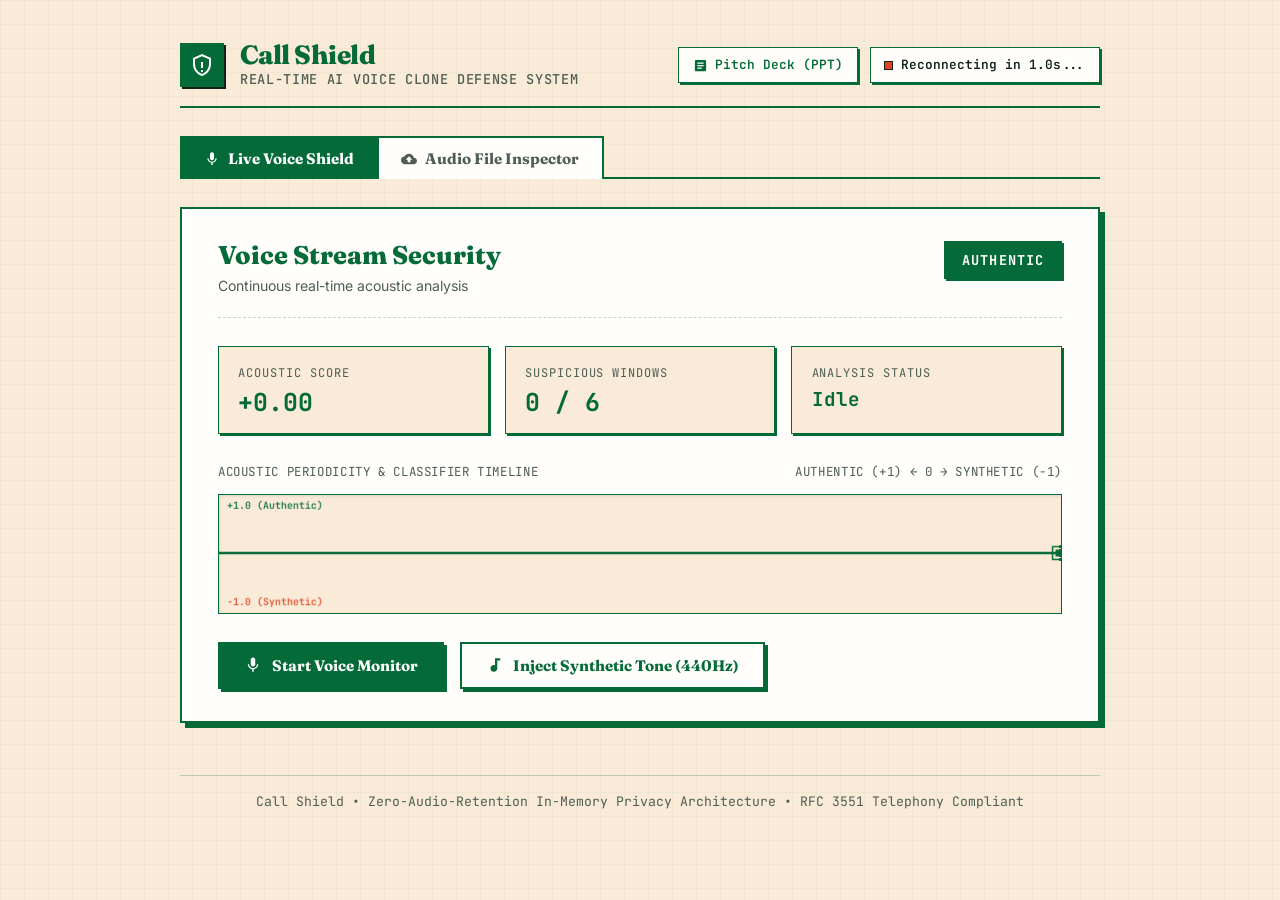
==== client/index.html @ 74fed22a "feat(client): redesign UI with human-made editorial theme, zero corner roundings, and pitch deck exp" ====
<!DOCTYPE html>
<html lang="en">
<head>
    <meta charset="UTF-8">
    <meta name="viewport" content="width=device-width, initial-scale=1.0">
    <meta name="description" content="Call Shield - Real-time synthetic-voice clone detection and scam defense dashboard. Continuous in-memory acoustic analysis with zero audio retention.">
    <title>Call Shield - Real-Time AI Voice Clone Defense</title>

    <!-- Google Fonts: Fraunces, Outfit, Inter & JetBrains Mono -->
    <link rel="preconnect" href="https://fonts.googleapis.com">
    <link rel="preconnect" href="https://fonts.gstatic.com" crossorigin>
    <link href="https://fonts.googleapis.com/css2?family=Fraunces:opsz,wght@9..144,600;9..144,700;9..144,800&family=Inter:wght@400;500;600;700&family=Outfit:wght@600;700;800&family=JetBrains+Mono:wght@500;700&display=swap" rel="stylesheet">

    <!-- Stylesheet -->
    <link rel="stylesheet" href="style.css">
</head>
<body>
    <div class="app-container">
        <!-- Top App Header -->
        <header>
            <div class="brand">
                <div class="brand-icon" aria-hidden="true">
                    <svg viewBox="0 0 24 24">
                        <path d="M12 1L3 5v6c0 5.55 3.84 10.74 9 12 5.16-1.26 9-6.45 9-12V5l-9-4zm0 2.18l7 3.12v4.7c0 4.54-3.11 8.8-7 9.9-3.89-1.1-7-5.36-7-9.9V6.3l7-3.12zm-1 5.82v6h2v-6h-2zm0 8v2h2v-2h-2z"/>
                    </svg>
                </div>
                <div class="brand-text">
                    <h1>Call Shield</h1>
                    <p>Real-Time AI Voice Clone Defense System</p>
                </div>
            </div>

            <div style="display: flex; align-items: center; gap: 0.75rem;">
                <a href="presentation.html" class="btn-deck-link" title="View & Download Presentation Pitch Deck">
                    <svg width="15" height="15" viewBox="0 0 24 24" fill="currentColor" aria-hidden="true">
                        <path d="M19 3H5c-1.1 0-2 .9-2 2v14c0 1.1.9 2 2 2h14c1.1 0 2-.9 2-2V5c0-1.1-.9-2-2-2zm-5 14H7v-2h7v2zm3-4H7v-2h10v2zm0-4H7V7h10v2z"/>
                    </svg>
                    <span>Pitch Deck (PPT)</span>
                </a>
                <div class="ws-status-badge" id="ws-badge">
                    <span class="ws-status-dot" id="ws-status-dot"></span>
                    <span id="ws-status-text">Connecting...</span>
                </div>
            </div>
        </header>

        <!-- Mandatory Alert Banner (Hidden by default; triggered on ALERT) -->
        <div class="alert-banner" id="banner-alert" role="alert" aria-live="assertive">
            <div class="alert-banner-content">
                <div class="alert-banner-icon" aria-hidden="true">
                    <svg viewBox="0 0 24 24">
                        <path d="M12 2L1 21h22L12 2zm0 3.99L19.53 19H4.47L12 5.99zM11 10v4h2v-4h-2zm0 6v2h2v-2h-2z"/>
                    </svg>
                </div>
                <div class="alert-banner-text" id="alert-banner-message">
                    This voice may be AI-generated. Hang up and call back on a number you know.
                </div>
            </div>
            <button class="btn-dismiss" id="btn-dismiss-alert" type="button" aria-label="Dismiss alert banner">
                Dismiss
            </button>
        </div>

        <!-- Navigation Mode Tabs -->
        <nav class="nav-tabs" aria-label="Detection Mode Selection">
            <button class="nav-tab active" id="tab-btn-live" type="button" aria-selected="true">
                <svg width="18" height="18" viewBox="0 0 24 24" fill="currentColor" aria-hidden="true">
                    <path d="M12 14c1.66 0 3-1.34 3-3V5c0-1.66-1.34-3-3-3S9 3.34 9 5v6c0 1.66 1.34 3 3 3zm5.3-3c0 3-2.54 5.1-5.3 5.1S6.7 14 6.7 11H5c0 3.41 2.72 6.23 6 6.72V21h2v-3.28c3.28-.48 6-3.3 6-6.72h-1.7z"/>
                </svg>
                <span>Live Voice Shield</span>
            </button>
            <button class="nav-tab" id="tab-btn-upload" type="button" aria-selected="false">
                <svg width="18" height="18" viewBox="0 0 24 24" fill="currentColor" aria-hidden="true">
                    <path d="M19.35 10.04C18.67 6.59 15.64 4 12 4 9.11 4 6.6 5.64 5.35 8.04 2.34 8.36 0 10.91 0 14c0 3.31 2.69 6 6 6h13c2.76 0 5-2.24 5-5 0-2.64-2.05-4.78-4.65-4.96zM14 13v4h-4v-4H7l5-5 5 5h-3z"/>
                </svg>
                <span>Audio File Inspector</span>
            </button>
        </nav>

        <!-- PANEL 1: Live Voice Shield (Real-Time Mic Stream) -->
        <div id="panel-live" class="tab-panel active">
            <main class="glass-card" id="status-card">
                <div class="monitor-header">
                    <div class="monitor-title">
                        <h2 id="monitor-heading">Voice Stream Security</h2>
                        <p id="monitor-subtext">Continuous real-time acoustic analysis</p>
                    </div>
                    <div class="level-chip level-OK" id="level-chip">
                        <span id="chip-level">AUTHENTIC</span>
                    </div>
                </div>

                <!-- Telemetry Metrics Grid -->
                <section class="telemetry-grid" aria-label="Acoustic Telemetry Metrics">
                    <div class="telemetry-item">
                        <span class="telemetry-label">Acoustic Score</span>
                        <span class="telemetry-value" id="telemetry-score">+0.00</span>
                    </div>
                    <div class="telemetry-item">
                        <span class="telemetry-label">Suspicious Windows</span>
                        <span class="telemetry-value" id="telemetry-flagged">0 / 6</span>
                    </div>
                    <div class="telemetry-item">
                        <span class="telemetry-label">Analysis Status</span>
                        <span class="telemetry-value" id="telemetry-status" style="font-size: 1.2rem;">Idle</span>
                    </div>
                </section>

                <!-- Sparkline Canvas Visualizer -->
                <section class="visualizer-section" aria-label="Timeline Visualizer">
                    <div class="visualizer-header">
                        <span>Acoustic Periodicity & Classifier Timeline</span>
                        <span id="visualizer-legend">Authentic (+1) &larr; 0 &rarr; Synthetic (-1)</span>
                    </div>
                    <canvas id="sparkline-canvas" width="800" height="120" aria-label="Rolling acoustic score sparkline chart"></canvas>
                </section>

                <!-- Controls Bar -->
                <div class="controls-bar">
                    <button class="btn btn-primary" id="btn-mic-toggle" type="button">
                        <svg width="18" height="18" viewBox="0 0 24 24" fill="currentColor" aria-hidden="true">
                            <path d="M12 14c1.66 0 3-1.34 3-3V5c0-1.66-1.34-3-3-3S9 3.34 9 5v6c0 1.66 1.34 3 3 3zm5.3-3c0 3-2.54 5.1-5.3 5.1S6.7 14 6.7 11H5c0 3.41 2.72 6.23 6 6.72V21h2v-3.28c3.28-.48 6-3.3 6-6.72h-1.7z"/>
                        </svg>
                        <span id="btn-mic-label">Start Voice Monitor</span>
                    </button>

                    <button class="btn btn-secondary" id="btn-test-tone" type="button">
                        <svg width="18" height="18" viewBox="0 0 24 24" fill="currentColor" aria-hidden="true">
                            <path d="M12 3v9.28c-.47-.17-.97-.28-1.5-.28C8.01 12 6 14.01 6 16.5S8.01 21 10.5 21c2.31 0 4.2-1.75 4.45-4H15V6h4V3h-7z"/>
                        </svg>
                        <span id="btn-tone-label">Inject Synthetic Tone (440Hz)</span>
                    </button>
                </div>
            </main>
        </div>

        <!-- PANEL 2: Audio File Inspector (Upload & Forensics) -->
        <div id="panel-upload" class="tab-panel" style="display: none;">
            <main class="glass-card" id="upload-card">
                <div class="monitor-header">
                    <div class="monitor-title">
                        <h2>Audio Forensic Inspector</h2>
                        <p>Analyze uploaded phone calls, voicemails, or audio recordings for synthetic speech</p>
                    </div>
                    <div class="level-chip level-OK" id="upload-level-chip" style="display: none;">
                        <span id="upload-chip-level">AUTHENTIC</span>
                    </div>
                </div>

                <!-- Drag & Drop Zone -->
                <div class="upload-dropzone" id="dropzone" tabindex="0" role="button" aria-label="Drag and drop audio file here or press enter to browse">
                    <input type="file" id="audio-file-input" accept="audio/*,.wav,.mp3,.m4a,.ogg,.flac" style="display: none;">
                    <div class="dropzone-icon" aria-hidden="true">
                        <svg viewBox="0 0 24 24">
                            <path d="M19.35 10.04C18.67 6.59 15.64 4 12 4 9.11 4 6.6 5.64 5.35 8.04 2.34 8.36 0 10.91 0 14c0 3.31 2.69 6 6 6h13c2.76 0 5-2.24 5-5 0-2.64-2.05-4.78-4.65-4.96zM14 13v4h-4v-4H7l5-5 5 5h-3z"/>
                        </svg>
                    </div>
                    <div class="dropzone-text">
                        <h3>Drop audio recording here, or <span class="highlight-link">browse files</span></h3>
                        <p>Supports WAV, MP3, M4A, OGG, FLAC (Max 25 MB &bull; In-Memory Only)</p>
                    </div>

                    <!-- Instant Test Presets -->
                    <div class="preset-chips-container" (click)="$event.stopPropagation()">
                        <span class="preset-label">Quick Demo Clips:</span>
                        <div class="preset-chips">
                            <button class="btn-preset" id="btn-preset-authentic" type="button" title="Test authentic natural speech sample">
                                🟢 Authentic Voice
                            </button>
                            <button class="btn-preset" id="btn-preset-mixed" type="button" title="Test call transitioning from authentic to clone">
                                ⚠️ Mixed Phone Call
                            </button>
                            <button class="btn-preset" id="btn-preset-clone" type="button" title="Test synthesized voice clone">
                                🚨 AI Voice Clone
                            </button>
                        </div>
                    </div>
                </div>

                <!-- Processing Spinner & Progress -->
                <div class="upload-processing" id="upload-processing" style="display: none;">
                    <div class="spinner"></div>
                    <div class="processing-text">
                        <h4 id="processing-step">Analyzing acoustic spectral dynamics...</h4>
                        <p>Segmenting audio into 4-second sliding windows with 1-second hops</p>
                    </div>
                </div>

                <!-- Results & Analysis Dashboard (Populated dynamically) -->
                <div class="analysis-results" id="analysis-results" style="display: none;">
                    <!-- File Metadata Bar & Audio Player -->
                    <div class="audio-player-card">
                        <div class="file-meta">
                            <div class="file-name" id="file-name-display">sample.wav</div>
                            <div class="file-specs" id="file-specs-display">0:00 &bull; 16 kHz &bull; Mono</div>
                        </div>
                        <audio id="audio-player" controls preload="metadata"></audio>
                    </div>

                    <!-- Overall Verdict Card -->
                    <div class="verdict-banner" id="verdict-banner">
                        <div class="verdict-badge" id="verdict-badge">AUTHENTIC</div>
                        <div class="verdict-info">
                            <h3 id="verdict-title">VERDICT: AUTHENTIC NATURAL SPEECH</h3>
                            <p id="verdict-desc">Acoustic dynamics and harmonic structures match authentic natural human voice.</p>
                        </div>
                    </div>

                    <!-- Metrics Grid -->
                    <div class="telemetry-grid">
                        <div class="telemetry-item">
                            <span class="telemetry-label">Mean Classifier Score</span>
                            <span class="telemetry-value" id="upload-avg-score">+0.85</span>
                        </div>
                        <div class="telemetry-item">
                            <span class="telemetry-label">Lowest Window Score</span>
                            <span class="telemetry-value" id="upload-min-score">+0.72</span>
                        </div>
                        <div class="telemetry-item">
                            <span class="telemetry-label">Alert Segments</span>
                            <span class="telemetry-value" id="upload-alert-count">0 Windows</span>
                        </div>
                        <div class="telemetry-item">
                            <span class="telemetry-label">First Anomaly Detected</span>
                            <span class="telemetry-value" id="upload-peak-time">None</span>
                        </div>
                    </div>

                    <!-- Interactive Timeline Bar Chart Section -->
                    <section class="visualizer-section">
                        <div class="visualizer-header">
                            <span>Window-by-Window Threat Progression (Click bar to seek audio)</span>
                            <span class="timeline-legend">
                                <span class="legend-dot dot-ok"></span> Authentic
                                <span class="legend-dot dot-warn"></span> Warning
                                <span class="legend-dot dot-alert"></span> Alert
                            </span>
                        </div>
                        <div class="timeline-bar-track" id="timeline-bar-track" role="region" aria-label="Audio timeline risk graph">
                            <!-- Injected dynamically -->
                        </div>
                    </section>

                    <!-- Expandable Window Diagnostics Table -->
                    <details class="diagnostics-details">
                        <summary>View Window-by-Window Diagnostic Table (<span id="table-window-count">0</span> windows)</summary>
                        <div class="table-container">
                            <table class="diagnostics-table">
                                <thead>
                                    <tr>
                                        <th>Window (s)</th>
                                        <th>Threat Level</th>
                                        <th>Acoustic Score</th>
                                        <th>Status Flag</th>
                                    </tr>
                                </thead>
                                <tbody id="diagnostics-table-body">
                                    <!-- Injected dynamically -->
                                </tbody>
                            </table>
                        </div>
                    </details>
                </div>
            </main>
        </div>

        <!-- Privacy & Compliance Footer -->
        <footer>
            <p>
                Call Shield &bull; Zero-Audio-Retention In-Memory Privacy Architecture &bull; RFC 3551 Telephony Compliant
            </p>
        </footer>
    </div>

    <!-- Application Script (ES Module) -->
    <script type="module" src="app.js"></script>
</body>
</html>
---- client/style.css ----
/* ==========================================================================
   Call Shield - Human-Crafted Editorial & Forensic Design System
   Palette: Warm Parchment (#f9ebd7), Heritage Forest Green (#046a38),
            Vermilion Flame (#e34222), Ochre (#c97702), Deep Ink (#112317)
   Rules: STRICT ZERO ROUNDED CORNERS (border-radius: 0 everywhere)
   ========================================================================== */

:root {
    /* Palette Tokens */
    --bg-parchment: #f9ebd7;
    --bg-paper: #fffefb;
    --bg-subtle: #f1dfc5;

    --color-green: #046a38;
    --color-green-light: rgba(4, 106, 56, 0.08);
    --color-green-tint: rgba(4, 106, 56, 0.15);

    --color-red: #e34222;
    --color-red-light: rgba(227, 66, 34, 0.08);
    --color-red-tint: rgba(227, 66, 34, 0.18);

    --color-ochre: #c97702;
    --color-ochre-light: rgba(201, 119, 2, 0.1);

    /* Status Aliases */
    --color-ok: var(--color-green);
    --color-alert: var(--color-red);
    --color-warn: var(--color-ochre);

    /* Text & Inks */
    --text-ink: #112317;
    --text-muted: #4e5e53;
    --text-subtle: #7a8a7f;
    --border-ink: #046a38;
    --border-subtle: rgba(4, 106, 56, 0.25);

    /* Typography */
    --font-heading: 'Fraunces', Georgia, serif;
    --font-sans: 'Inter', -apple-system, BlinkMacSystemFont, sans-serif;
    --font-mono: 'JetBrains Mono', 'Courier New', monospace;

    /* Shadow Accents (Tactile Offset Brutalist / Humanist) */
    --shadow-solid: 3px 3px 0 #046a38;
    --shadow-solid-lg: 5px 5px 0 #046a38;
    --shadow-alert: 3px 3px 0 #e34222;
}

/* STRICT RULE: Zero Rounded Corners on Everything */
*,
*::before,
*::after {
    box-sizing: border-box;
    margin: 0;
    padding: 0;
    border-radius: 0 !important;
}

body {
    background-color: var(--bg-parchment);
    background-image: 
        linear-gradient(rgba(4, 106, 56, 0.035) 1px, transparent 1px),
        linear-gradient(90deg, rgba(4, 106, 56, 0.035) 1px, transparent 1px);
    background-size: 24px 24px;
    background-attachment: fixed;
    color: var(--text-ink);
    font-family: var(--font-sans);
    line-height: 1.55;
    min-height: 100vh;
    display: flex;
    flex-direction: column;
    align-items: center;
    padding: 2.5rem 1.5rem 4rem;
    overflow-x: hidden;
}

/* ==========================================================================
   Layout Container
   ========================================================================== */

.app-container {
    width: 100%;
    max-width: 920px;
    display: flex;
    flex-direction: column;
    gap: 1.75rem;
}

/* ==========================================================================
   Header & Brand Banner
   ========================================================================== */

header {
    display: flex;
    justify-content: space-between;
    align-items: center;
    padding-bottom: 1rem;
    border-bottom: 2px solid var(--border-ink);
    flex-wrap: wrap;
    gap: 1rem;
}

.brand {
    display: flex;
    align-items: center;
    gap: 1rem;
}

.brand-icon {
    width: 44px;
    height: 44px;
    background: var(--color-green);
    border: 2px solid var(--border-ink);
    box-shadow: 2px 2px 0 var(--text-ink);
    display: flex;
    align-items: center;
    justify-content: center;
}

.brand-icon svg {
    width: 24px;
    height: 24px;
    fill: #ffffff;
}

.brand-text h1 {
    font-family: var(--font-heading);
    font-size: 1.65rem;
    font-weight: 800;
    letter-spacing: -0.02em;
    color: var(--color-green);
    line-height: 1.1;
}

.brand-text p {
    font-size: 0.85rem;
    color: var(--text-muted);
    font-weight: 500;
    text-transform: uppercase;
    letter-spacing: 0.05em;
    font-family: var(--font-mono);
}

.btn-deck-link {
    background: var(--bg-paper);
    border: 1.5px solid var(--border-ink);
    color: var(--color-green);
    padding: 0.45rem 0.85rem;
    font-family: var(--font-mono);
    font-size: 0.8rem;
    font-weight: 600;
    display: flex;
    align-items: center;
    gap: 0.45rem;
    text-decoration: none;
    box-shadow: 2px 2px 0 var(--border-ink);
    transition: all 0.15s ease;
}

.btn-deck-link:hover {
    background: var(--color-green);
    color: #ffffff;
    transform: translate(-1px, -1px);
    box-shadow: 3px 3px 0 var(--text-ink);
}

.ws-status-badge {
    display: flex;
    align-items: center;
    gap: 0.5rem;
    background: var(--bg-paper);
    border: 1.5px solid var(--border-ink);
    padding: 0.45rem 0.85rem;
    font-family: var(--font-mono);
    font-size: 0.8rem;
    font-weight: 600;
    box-shadow: 2px 2px 0 var(--border-ink);
    color: var(--text-ink);
}

.ws-status-dot {
    width: 9px;
    height: 9px;
    background: #94a3b8;
    border: 1px solid var(--text-ink);
}

.ws-status-dot.connected {
    background: var(--color-green);
    box-shadow: 0 0 6px rgba(4, 106, 56, 0.6);
}

.ws-status-dot.disconnected {
    background: var(--color-red);
}

/* ==========================================================================
   Alert Banner (Urgent Human Warning)
   ========================================================================== */

.alert-banner {
    display: none;
    background: var(--color-red);
    border: 2px solid var(--text-ink);
    box-shadow: var(--shadow-solid);
    color: #ffffff;
    padding: 1rem 1.25rem;
    justify-content: space-between;
    align-items: center;
    gap: 1rem;
    animation: alertStrobe 0.8s ease-in-out infinite alternate;
}

.alert-banner.active {
    display: flex;
}

@keyframes alertStrobe {
    from {
        border-color: #112317;
    }
    to {
        border-color: #ffffff;
    }
}

.alert-banner-content {
    display: flex;
    align-items: center;
    gap: 0.85rem;
}

.alert-banner-icon svg {
    width: 26px;
    height: 26px;
    fill: #ffffff;
}

.alert-banner-text {
    font-family: var(--font-heading);
    font-size: 1.05rem;
    font-weight: 700;
    letter-spacing: -0.01em;
}

.btn-dismiss {
    background: #ffffff;
    color: var(--color-red);
    border: 1.5px solid var(--text-ink);
    padding: 0.35rem 0.8rem;
    font-family: var(--font-mono);
    font-weight: 700;
    font-size: 0.75rem;
    text-transform: uppercase;
    cursor: pointer;
    box-shadow: 2px 2px 0 #112317;
}

.btn-dismiss:hover {
    background: var(--text-ink);
    color: #ffffff;
}

/* ==========================================================================
   Navigation Mode Tabs
   ========================================================================== */

.nav-tabs {
    display: flex;
    gap: 0;
    background: transparent;
    border-bottom: 2px solid var(--border-ink);
    width: 100%;
}

.nav-tab {
    display: flex;
    align-items: center;
    gap: 0.5rem;
    background: var(--bg-paper);
    border: 2px solid var(--border-ink);
    border-bottom: none;
    margin-right: -2px;
    margin-bottom: -2px;
    color: var(--text-muted);
    font-family: var(--font-heading);
    font-size: 0.95rem;
    font-weight: 700;
    padding: 0.7rem 1.4rem;
    cursor: pointer;
    transition: all 0.15s ease;
}

.nav-tab:hover {
    color: var(--color-green);
    background: var(--bg-subtle);
}

.nav-tab.active {
    background: var(--color-green);
    color: #ffffff;
    border-color: var(--border-ink);
    box-shadow: none;
}

.nav-tab svg {
    width: 16px;
    height: 16px;
    fill: currentColor;
}

/* ==========================================================================
   Main Cards & Forensic Panels
   ========================================================================== */

.glass-card {
    background: var(--bg-paper);
    border: 2px solid var(--border-ink);
    box-shadow: var(--shadow-solid-lg);
    padding: 2rem 2.25rem;
    display: flex;
    flex-direction: column;
    gap: 1.75rem;
}

.monitor-header {
    display: flex;
    justify-content: space-between;
    align-items: flex-start;
    border-bottom: 1.5px dashed var(--border-subtle);
    padding-bottom: 1.25rem;
    flex-wrap: wrap;
    gap: 1rem;
}

.monitor-title h2 {
    font-family: var(--font-heading);
    font-size: 1.6rem;
    font-weight: 800;
    color: var(--color-green);
    line-height: 1.15;
}

.monitor-title p {
    font-size: 0.88rem;
    color: var(--text-muted);
    margin-top: 0.25rem;
}

.level-chip {
    display: inline-flex;
    align-items: center;
    padding: 0.4rem 1rem;
    border: 2px solid var(--border-ink);
    font-family: var(--font-mono);
    font-weight: 700;
    font-size: 0.85rem;
    letter-spacing: 0.08em;
    text-transform: uppercase;
    box-shadow: 2px 2px 0 var(--border-ink);
}

.level-chip.level-OK {
    background: var(--color-green);
    color: #ffffff;
}

.level-chip.level-WARNING {
    background: var(--color-ochre);
    border-color: #8c5301;
    color: #ffffff;
    box-shadow: 2px 2px 0 #8c5301;
}

.level-chip.level-ALERT {
    background: var(--color-red);
    border-color: #a8240b;
    color: #ffffff;
    box-shadow: 2px 2px 0 #a8240b;
}

/* ==========================================================================
   Telemetry Metrics Grid
   ========================================================================== */

.telemetry-grid {
    display: grid;
    grid-template-columns: repeat(auto-fit, minmax(180px, 1fr));
    gap: 1rem;
}

.telemetry-item {
    background: var(--bg-parchment);
    border: 1.5px solid var(--border-ink);
    padding: 1.1rem 1.2rem;
    display: flex;
    flex-direction: column;
    gap: 0.35rem;
    box-shadow: 2px 2px 0 var(--border-ink);
}

.telemetry-label {
    font-family: var(--font-mono);
    font-size: 0.75rem;
    text-transform: uppercase;
    letter-spacing: 0.08em;
    color: var(--text-muted);
}

.telemetry-value {
    font-family: var(--font-mono);
    font-size: 1.55rem;
    font-weight: 700;
    color: var(--color-green);
    line-height: 1.1;
}

/* ==========================================================================
   Visualizer Section (Paper Graph Style)
   ========================================================================== */

.visualizer-section {
    display: flex;
    flex-direction: column;
    gap: 0.75rem;
}

.visualizer-header {
    display: flex;
    justify-content: space-between;
    align-items: center;
    font-family: var(--font-mono);
    font-size: 0.78rem;
    text-transform: uppercase;
    letter-spacing: 0.05em;
    color: var(--text-muted);
}

#sparkline-canvas {
    width: 100%;
    height: 120px;
    background: var(--bg-parchment);
    border: 1.5px solid var(--border-ink);
    box-shadow: inset 1px 1px 3px rgba(4, 106, 56, 0.15);
}

/* ==========================================================================
   Controls Bar
   ========================================================================== */

.controls-bar {
    display: flex;
    gap: 1rem;
    flex-wrap: wrap;
}

.btn {
    display: inline-flex;
    align-items: center;
    gap: 0.6rem;
    padding: 0.75rem 1.5rem;
    font-family: var(--font-heading);
    font-size: 0.95rem;
    font-weight: 700;
    cursor: pointer;
    border: 2px solid var(--border-ink);
    box-shadow: var(--shadow-solid);
    transition: all 0.1s ease;
    text-decoration: none;
}

.btn:active {
    transform: translate(2px, 2px);
    box-shadow: 1px 1px 0 var(--border-ink);
}

.btn-primary {
    background: var(--color-green);
    color: #ffffff;
}

.btn-primary:hover {
    background: #03522b;
    box-shadow: 4px 4px 0 #112317;
    transform: translate(-1px, -1px);
}

.btn-primary.recording {
    background: var(--color-red);
    border-color: var(--text-ink);
    color: #ffffff;
    box-shadow: var(--shadow-alert);
}

.btn-secondary {
    background: var(--bg-paper);
    color: var(--color-green);
}

.btn-secondary:hover {
    background: var(--bg-subtle);
    box-shadow: 4px 4px 0 var(--border-ink);
    transform: translate(-1px, -1px);
}

.btn-secondary.active {
    background: var(--color-ochre);
    color: #ffffff;
    border-color: #8c5301;
}

/* ==========================================================================
   Upload Dropzone
   ========================================================================== */

.upload-dropzone {
    border: 2px dashed var(--border-ink);
    background: var(--bg-parchment);
    padding: 2.75rem 1.5rem;
    text-align: center;
    cursor: pointer;
    display: flex;
    flex-direction: column;
    align-items: center;
    gap: 1.25rem;
    outline: none;
    box-shadow: inset 0 0 12px rgba(4, 106, 56, 0.05);
    transition: all 0.15s ease;
}

.upload-dropzone:hover,
.upload-dropzone:focus-visible {
    border-style: solid;
    background: var(--bg-subtle);
    box-shadow: 3px 3px 0 var(--border-ink);
}

.upload-dropzone.dragover {
    border-style: solid;
    border-color: var(--color-red);
    background: var(--color-red-light);
    box-shadow: 4px 4px 0 var(--color-red);
}

.dropzone-icon {
    width: 54px;
    height: 54px;
    background: var(--color-green);
    border: 2px solid var(--border-ink);
    display: flex;
    align-items: center;
    justify-content: center;
    box-shadow: 2px 2px 0 var(--text-ink);
}

.dropzone-icon svg {
    width: 26px;
    height: 26px;
    fill: #ffffff;
}

.dropzone-text h3 {
    font-family: var(--font-heading);
    font-size: 1.35rem;
    font-weight: 700;
    color: var(--color-green);
    margin-bottom: 0.35rem;
}

.dropzone-text p {
    font-size: 0.85rem;
    color: var(--text-muted);
    font-family: var(--font-mono);
}

.highlight-link {
    color: var(--color-red);
    text-decoration: underline;
    font-weight: 700;
}

/* Preset Chips */
.preset-chips-container {
    display: flex;
    flex-direction: column;
    align-items: center;
    gap: 0.5rem;
    margin-top: 0.5rem;
}

.preset-label {
    font-family: var(--font-mono);
    font-size: 0.75rem;
    text-transform: uppercase;
    letter-spacing: 0.08em;
    color: var(--text-muted);
}

.preset-chips {
    display: flex;
    gap: 0.6rem;
    flex-wrap: wrap;
    justify-content: center;
}

.btn-preset {
    background: var(--bg-paper);
    border: 1.5px solid var(--border-ink);
    color: var(--color-green);
    padding: 0.4rem 0.9rem;
    font-size: 0.82rem;
    font-family: var(--font-mono);
    font-weight: 600;
    cursor: pointer;
    box-shadow: 2px 2px 0 var(--border-ink);
    transition: all 0.1s ease;
}

.btn-preset:hover {
    background: var(--color-green);
    color: #ffffff;
    transform: translate(-1px, -1px);
    box-shadow: 3px 3px 0 var(--text-ink);
}

.btn-preset:active {
    transform: translate(2px, 2px);
    box-shadow: none;
}

/* ==========================================================================
   Upload Processing Spinner
   ========================================================================== */

.upload-processing {
    display: flex;
    align-items: center;
    gap: 1.25rem;
    padding: 1.75rem;
    background: var(--bg-parchment);
    border: 2px solid var(--border-ink);
    box-shadow: var(--shadow-solid);
    margin: 1.5rem 0;
}

.spinner {
    width: 32px;
    height: 32px;
    border: 3px solid var(--color-green-tint);
    border-top-color: var(--color-green);
    animation: spin 0.7s linear infinite;
}

@keyframes spin {
    to {
        transform: rotate(360deg);
    }
}

.processing-text h4 {
    font-family: var(--font-heading);
    font-size: 1.1rem;
    color: var(--color-green);
    font-weight: 700;
}

.processing-text p {
    font-size: 0.82rem;
    color: var(--text-muted);
    font-family: var(--font-mono);
}

/* ==========================================================================
   Analysis Dashboard (Forensics View)
   ========================================================================== */

.analysis-results {
    display: flex;
    flex-direction: column;
    gap: 1.5rem;
}

.audio-player-card {
    background: var(--bg-parchment);
    border: 1.5px solid var(--border-ink);
    padding: 1.25rem;
    display: flex;
    flex-direction: column;
    gap: 0.85rem;
    box-shadow: 2px 2px 0 var(--border-ink);
}

.file-meta {
    display: flex;
    justify-content: space-between;
    align-items: baseline;
    flex-wrap: wrap;
    gap: 0.5rem;
}

.file-name {
    font-family: var(--font-heading);
    font-weight: 700;
    font-size: 1.15rem;
    color: var(--color-green);
}

.file-specs {
    font-family: var(--font-mono);
    font-size: 0.82rem;
    color: var(--text-muted);
}

audio {
    width: 100%;
    outline: none;
    border: 1px solid var(--border-ink);
}

/* Verdict Banner */
.verdict-banner {
    display: flex;
    align-items: center;
    gap: 1.25rem;
    padding: 1.4rem 1.5rem;
    background: var(--color-green-light);
    border: 2px solid var(--color-green);
    box-shadow: 3px 3px 0 var(--color-green);
}

.verdict-banner.ALERT {
    background: var(--color-red-light);
    border-color: var(--color-red);
    box-shadow: 3px 3px 0 var(--color-red);
}

.verdict-banner.WARNING {
    background: var(--color-ochre-light);
    border-color: var(--color-ochre);
    box-shadow: 3px 3px 0 var(--color-ochre);
}

.verdict-badge {
    font-family: var(--font-mono);
    font-weight: 800;
    font-size: 0.85rem;
    letter-spacing: 0.08em;
    padding: 0.5rem 1rem;
    background: var(--color-green);
    color: #ffffff;
    border: 1.5px solid var(--text-ink);
    box-shadow: 2px 2px 0 var(--text-ink);
    white-space: nowrap;
}

.verdict-banner.ALERT .verdict-badge {
    background: var(--color-red);
    color: #ffffff;
}

.verdict-banner.WARNING .verdict-badge {
    background: var(--color-ochre);
    color: #ffffff;
}

.verdict-info h3 {
    font-family: var(--font-heading);
    font-size: 1.25rem;
    font-weight: 800;
    color: var(--color-green);
    line-height: 1.2;
}

.verdict-banner.ALERT .verdict-info h3 {
    color: var(--color-red);
}

.verdict-banner.WARNING .verdict-info h3 {
    color: var(--color-ochre);
}

.verdict-info p {
    font-size: 0.88rem;
    color: var(--text-ink);
    margin-top: 0.25rem;
}

/* Timeline Bars */
.timeline-legend {
    display: flex;
    align-items: center;
    gap: 0.85rem;
    font-size: 0.75rem;
    font-family: var(--font-mono);
}

.legend-dot {
    width: 8px;
    height: 8px;
    display: inline-block;
    border: 1px solid var(--text-ink);
}

.dot-ok {
    background: var(--color-green);
}

.dot-warn {
    background: var(--color-ochre);
}

.dot-alert {
    background: var(--color-red);
}

.timeline-bar-track {
    display: flex;
    align-items: flex-end;
    gap: 5px;
    height: 110px;
    padding: 10px 12px;
    background: var(--bg-parchment);
    border: 1.5px solid var(--border-ink);
    overflow-x: auto;
    box-shadow: inset 1px 1px 3px rgba(4, 106, 56, 0.15);
}

.timeline-bar-col {
    display: flex;
    flex-direction: column;
    align-items: center;
    gap: 4px;
    flex: 1;
    min-width: 30px;
    height: 100%;
    justify-content: flex-end;
    cursor: pointer;
    transition: transform 0.1s ease;
}

.timeline-bar-col:hover {
    transform: translateY(-3px);
}

.timeline-bar-col.playing {
    border-bottom: 3px solid var(--color-red);
}

.timeline-bar-pill {
    width: 100%;
    border: 1px solid var(--text-ink);
    min-height: 12px;
}

.timeline-bar-pill.OK {
    background: var(--color-green);
}

.timeline-bar-pill.WARNING {
    background: var(--color-ochre);
}

.timeline-bar-pill.ALERT {
    background: var(--color-red);
}

.timeline-bar-time {
    font-family: var(--font-mono);
    font-size: 0.65rem;
    font-weight: 600;
    color: var(--text-muted);
}

/* Diagnostics Table */
.diagnostics-details {
    background: var(--bg-parchment);
    border: 1.5px solid var(--border-ink);
    padding: 0.9rem 1.25rem;
    cursor: pointer;
    box-shadow: 2px 2px 0 var(--border-ink);
}

.diagnostics-details summary {
    font-family: var(--font-heading);
    font-weight: 700;
    font-size: 1rem;
    color: var(--color-green);
}

.table-container {
    margin-top: 1rem;
    overflow-x: auto;
}

.diagnostics-table {
    width: 100%;
    border-collapse: collapse;
    font-size: 0.85rem;
}

.diagnostics-table th {
    text-align: left;
    padding: 0.65rem 0.85rem;
    color: var(--color-green);
    font-family: var(--font-mono);
    font-size: 0.78rem;
    text-transform: uppercase;
    border-bottom: 2px solid var(--border-ink);
    background: var(--bg-paper);
}

.diagnostics-table td {
    padding: 0.65rem 0.85rem;
    border-bottom: 1px solid var(--border-subtle);
    font-family: var(--font-mono);
    color: var(--text-ink);
}

.diagnostics-table tr:hover td {
    background: var(--bg-subtle);
}

/* ==========================================================================
   Footer
   ========================================================================== */

footer {
    text-align: center;
    color: var(--text-muted);
    font-size: 0.82rem;
    font-family: var(--font-mono);
    margin-top: 1.5rem;
    border-top: 1px solid var(--border-subtle);
    padding-top: 1rem;
}
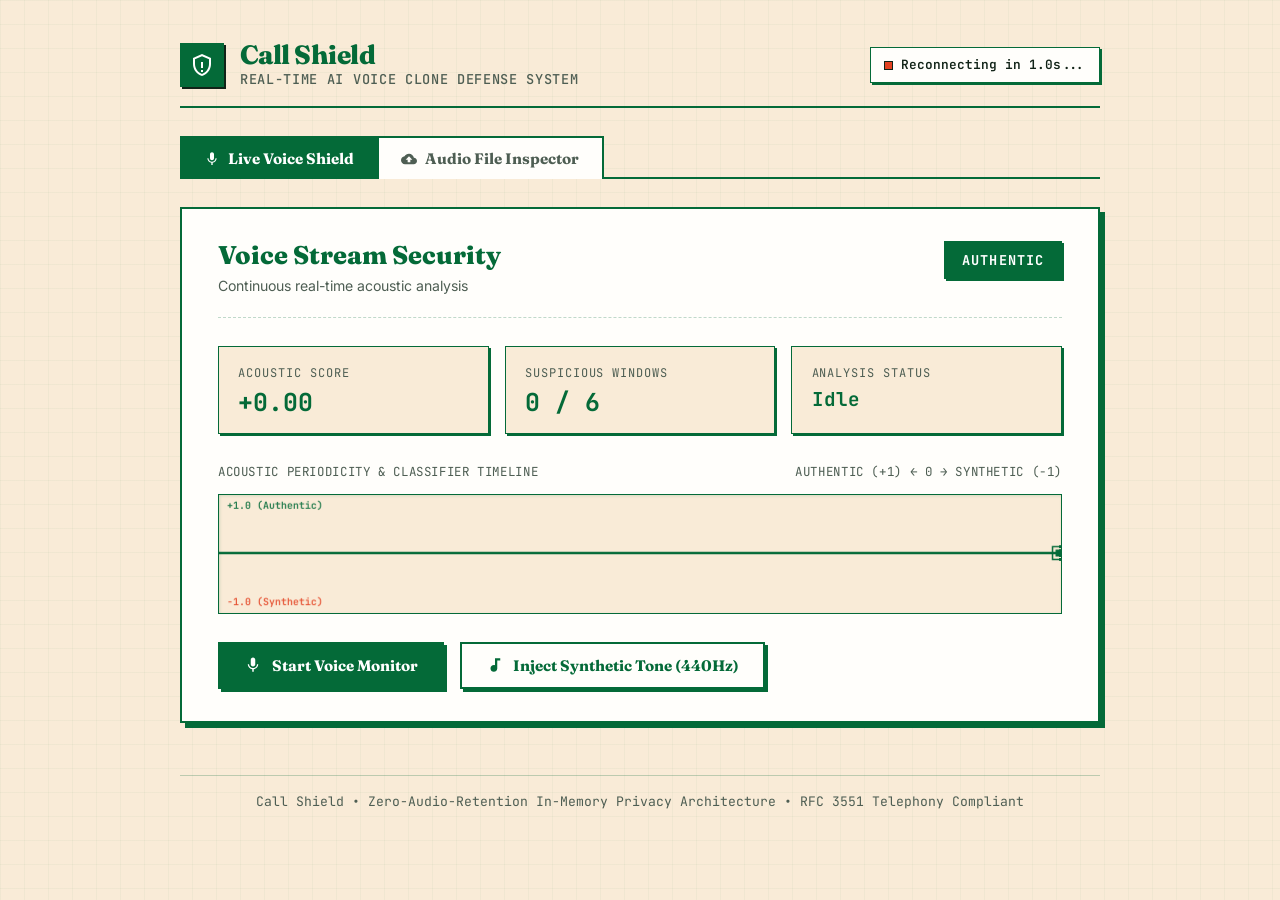
==== commit f6d1cf36: "chore(client): remove pitch deck button from header" ====
--- a/client/index.html
+++ b/client/index.html
@@ -30,17 +30,9 @@
                 </div>
             </div>
 
-            <div style="display: flex; align-items: center; gap: 0.75rem;">
-                <a href="presentation.html" class="btn-deck-link" title="View & Download Presentation Pitch Deck">
-                    <svg width="15" height="15" viewBox="0 0 24 24" fill="currentColor" aria-hidden="true">
-                        <path d="M19 3H5c-1.1 0-2 .9-2 2v14c0 1.1.9 2 2 2h14c1.1 0 2-.9 2-2V5c0-1.1-.9-2-2-2zm-5 14H7v-2h7v2zm3-4H7v-2h10v2zm0-4H7V7h10v2z"/>
-                    </svg>
-                    <span>Pitch Deck (PPT)</span>
-                </a>
-                <div class="ws-status-badge" id="ws-badge">
-                    <span class="ws-status-dot" id="ws-status-dot"></span>
-                    <span id="ws-status-text">Connecting...</span>
-                </div>
+            <div class="ws-status-badge" id="ws-badge">
+                <span class="ws-status-dot" id="ws-status-dot"></span>
+                <span id="ws-status-text">Connecting...</span>
             </div>
         </header>
 
--- a/client/style.css
+++ b/client/style.css
@@ -140,29 +140,6 @@
     font-family: var(--font-mono);
 }
 
-.btn-deck-link {
-    background: var(--bg-paper);
-    border: 1.5px solid var(--border-ink);
-    color: var(--color-green);
-    padding: 0.45rem 0.85rem;
-    font-family: var(--font-mono);
-    font-size: 0.8rem;
-    font-weight: 600;
-    display: flex;
-    align-items: center;
-    gap: 0.45rem;
-    text-decoration: none;
-    box-shadow: 2px 2px 0 var(--border-ink);
-    transition: all 0.15s ease;
-}
-
-.btn-deck-link:hover {
-    background: var(--color-green);
-    color: #ffffff;
-    transform: translate(-1px, -1px);
-    box-shadow: 3px 3px 0 var(--text-ink);
-}
-
 .ws-status-badge {
     display: flex;
     align-items: center;
